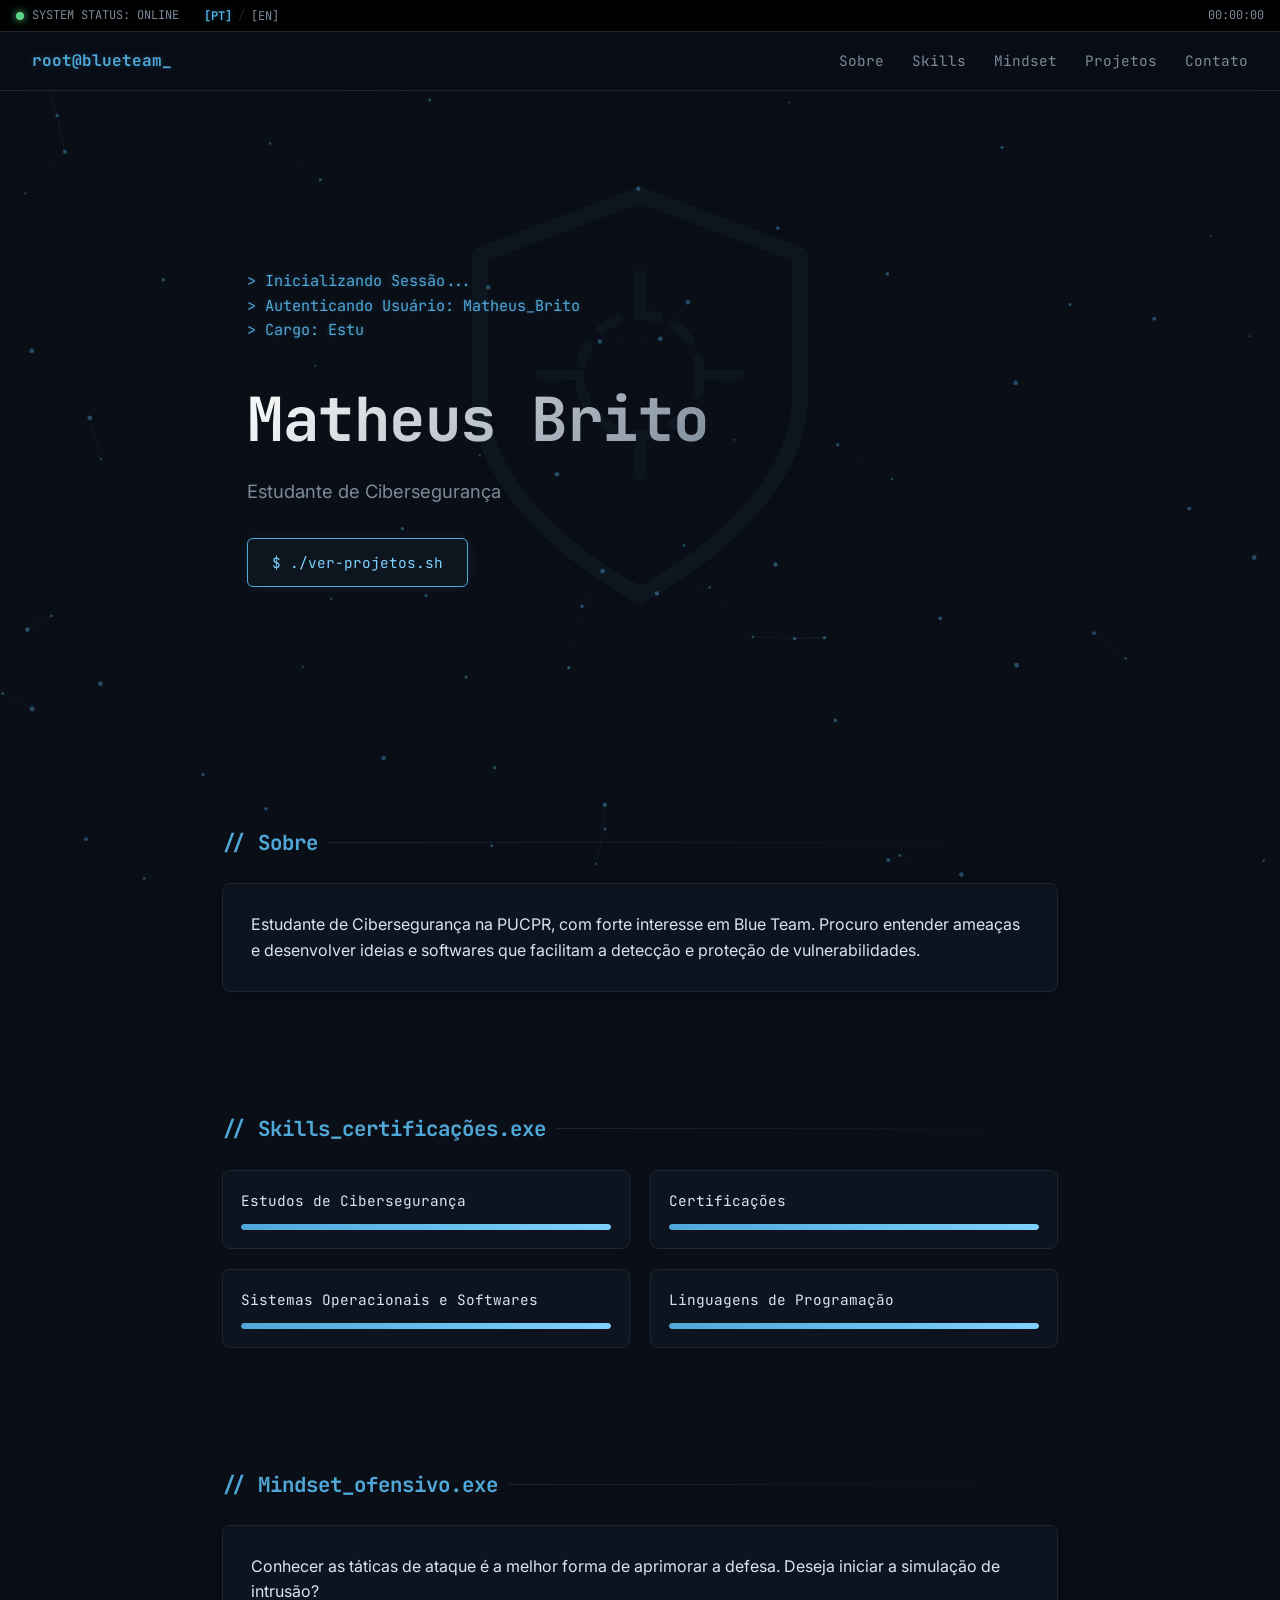
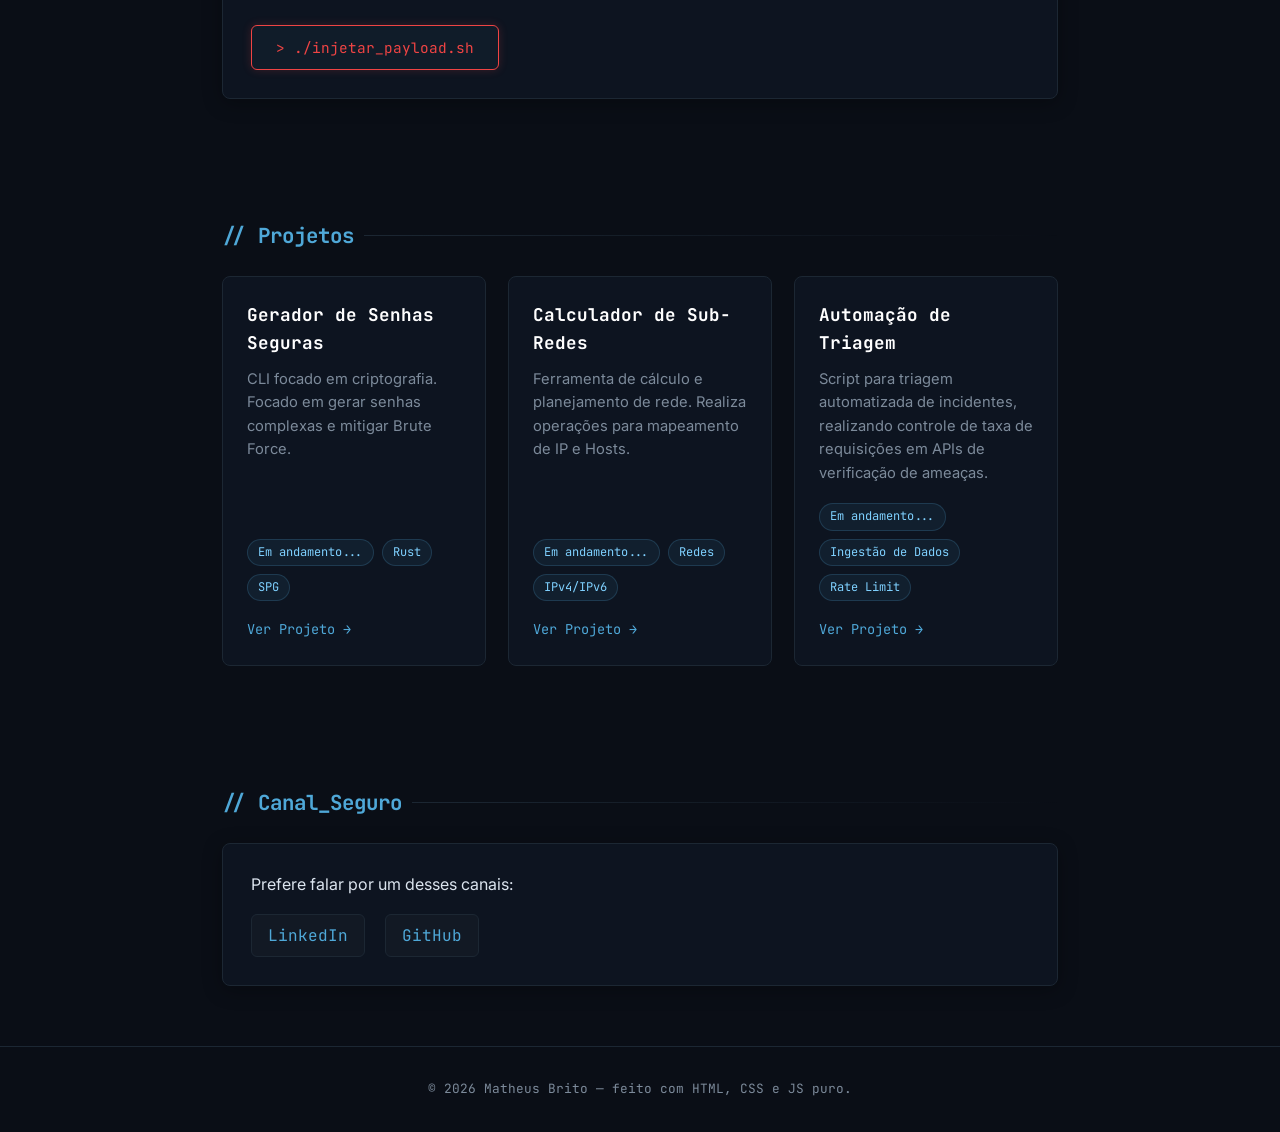
==== index.html @ b4fb6458 "Moving to Root" ====
<!DOCTYPE html>
<html lang="pt-BR">
<head>
  <meta charset="UTF-8">
  <meta name="viewport" content="width=device-width, initial-scale=1.0">
  <title>Blue Team / SOC Analyst</title>
  <link rel="stylesheet" href="CSS/style.css">
  
 
  <link rel="preconnect" href="https://fonts.googleapis.com">
  <link rel="preconnect" href="https://fonts.gstatic.com" crossorigin>
  <link href="https://fonts.googleapis.com/css2?family=JetBrains+Mono:wght@400;500;700&family=Inter:wght@400;500;600&display=swap" rel="stylesheet">
 
</head>
<body>
  <!-- Div que realiza a varredura visual -->
  <div class="scan-wipe"></div>

  <canvas id="bgCanvas"></canvas>
 
  <div class="status-bar">
    <span class="status-dot"></span>
    <span data-lang-pt="SYSTEM STATUS: ONLINE" data-lang-en="SYSTEM STATUS: ONLINE">SYSTEM STATUS: ONLINE</span>
    
    <div class="language-switcher">
      <button type="button" id="btn-pt" class="lang-btn active" onclick="setLanguage('pt')">[PT]</button>
      <span style="color: var(--border);">/</span>
      <button type="button" id="btn-en" class="lang-btn" onclick="setLanguage('en')">[EN]</button>
    </div>

    <span class="status-bar-clock" id="clock">00:00:00</span>
  </div>
 
  <header class="nav">
    <div class="nav-logo">root@blueteam<span class="cursor-blink">_</span></div>
    <button type="button" class="nav-toggle" id="navToggle" aria-label="Abrir menu" aria-expanded="false" aria-controls="navLinks">
      <span></span><span></span><span></span>
    </button>
    <nav class="nav-links" id="navLinks">
      <a href="#sobre" data-lang-pt="Sobre" data-lang-en="About">Sobre</a>
      <a href="#skills" data-lang-pt="Skills" data-lang-en="Skills">Skills</a>
      <a href="#mindset" data-lang-pt="Mindset" data-lang-en="Mindset">Mindset</a>
      <a href="#projetos" data-lang-pt="Projetos" data-lang-en="Projects">Projetos</a>
      <a href="#contato" data-lang-pt="Contato" data-lang-en="Contact">Contato</a>
    </nav>
  </header>
 
  <section class="hero">
    <div class="shield-bg" aria-hidden="true">
      <svg class="symbol-blue" viewBox="0 0 24 24" fill="none" stroke="currentColor" stroke-width="0.8" stroke-linecap="round" stroke-linejoin="round">
        <path d="M12 22s8-4 8-10V5l-8-3-8 3v7c0 6 8 10 8 10z"/>
        <circle cx="12" cy="11" r="3" stroke-width="0.5" stroke-dasharray="1 1"/>
        <path d="M12 6v2M12 14v2M7 11h2M15 11h2" stroke-width="0.5"/>
      </svg>
      <svg class="symbol-red" style="display: none; color: #ef4444;" viewBox="0 0 24 24" fill="none" stroke="currentColor" stroke-width="1">
        <circle cx="12" cy="12" r="10" />
        <circle cx="12" cy="12" r="6" stroke-dasharray="2 3" />
        <circle cx="12" cy="12" r="2" fill="currentColor"/>
        <path d="M12 2v4M12 18v4M2 12h4M18 12h4"/>
      </svg>
    </div>

    <pre class="terminal-intro" id="terminalIntro"></pre>
    <h1 class="hero-name">Matheus Brito</h1>
    <p class="hero-subtitle" data-lang-pt="Estudante de Cibersegurança" data-lang-en="Cybersecurity Student">Estudante de Cibersegurança</p>
    <a href="#projetos" class="btn" data-lang-pt="$ ./ver-projetos.sh" data-lang-en="$ ./view-projects.sh">$ ./ver-projetos.sh</a>
  </section>
 
  <section id="sobre" class="section reveal">
    <h2 class="section-title" data-lang-pt="// Sobre" data-lang-en="// About">// sobre</h2>
    <div class="panel">
      <p data-lang-pt="Estudante de Cibersegurança na PUCPR, com forte interesse em Blue Team. Procuro entender ameaças e desenvolver ideias e softwares que facilitam a detecção e proteção de vulnerabilidades."
         data-lang-en="Cybersecurity student at PUCPR with a strong interest in Blue Team operations. I aim to understand threats and develop ideas and software that facilitate vulnerability detection and protection.">
         Estudante de Cibersegurança na PUCPR, com forte interesse em Blue Team. Procuro entender ameaças e desenvolver ideias e softwares que facilitam a detecção e proteção de vulnerabilidades.
      </p>
    </div>
  </section>
 
  <section id="skills" class="section reveal">
    <h2 class="section-title" data-lang-pt="// Skills_certificações.exe" data-lang-en="// Skills_certifications.exe">// Skills_certificações.exe</h2>
    <div class="skills-grid">
      <div class="skill-card">
        <div class="skill-name" data-lang-pt="Estudos de Cibersegurança" data-lang-en="Cybersecurity Studies">Estudos de Cibersegurança</div>
        <div class="skill-bar"><div class="skill-fill" data-width="100%"></div></div>
      </div>
      <div class="skill-card">
        <div class="skill-name" data-lang-pt="Certificações" data-lang-en="Certifications">Certificações</div>
        <div class="skill-bar"><div class="skill-fill" data-width="100%"></div></div>
      </div>
      <div class="skill-card">
        <div class="skill-name" data-lang-pt="Sistemas Operacionais e Softwares" data-lang-en="Operating Systems & Software">Sistemas Operacionais e Softwares</div>
        <div class="skill-bar"><div class="skill-fill" data-width="100%"></div></div>
      </div>
      <div class="skill-card">
        <div class="skill-name" data-lang-pt="Linguagens de Programação" data-lang-en="Programming Languages">Linguagens de Programação</div>
        <div class="skill-bar"><div class="skill-fill" data-width="100%"></div></div>
      </div>
    </div>
  </section>

  <section id="mindset" class="section reveal">
    <h2 class="section-title" data-lang-pt="// Mindset_ofensivo.exe" data-lang-en="// Offensive_mindset.exe">// Mindset_ofensivo.exe</h2>
    <div class="panel" style="position: relative; overflow: hidden;">
      <p id="redTeamText" data-lang-pt="Conhecer as táticas de ataque é a melhor forma de aprimorar a defesa. Deseja iniciar a simulação de intrusão?"
                         data-lang-en="Knowing attack tactics is the best way to improve defense. Would you like to start the intrusion simulation?">
        Conhecer as táticas de ataque é a melhor forma de aprimorar a defesa. Deseja iniciar a simulação de intrusão?
      </p>

      <button type="button" class="btn" id="btnRedTeam" style="margin-top: 20px; border-color: #ef4444; color: #ef4444; box-shadow: 0 0 10px rgba(239, 68, 68, 0.2);"
              data-lang-pt="&gt; ./injetar_payload.sh" data-lang-en="&gt; ./inject_payload.sh">
        &gt; ./injetar_payload.sh
      </button>

      <div id="purpleContent" style="display: none; margin-top: 20px;">
        <h3 style="color: var(--accent); font-family: var(--font-mono); margin-bottom: 12px;"
            data-lang-pt="[+] OVERRIDE BEM-SUCEDIDO: BEM-VINDO AO PURPLE TEAM"
            data-lang-en="[+] OVERRIDE SUCCESSFUL: WELCOME TO PURPLE TEAM">
          [+] OVERRIDE BEM-SUCEDIDO: BEM-VINDO AO PURPLE TEAM
        </h3>
        <p style="color: var(--text-dim); margin-bottom: 25px;"
           data-lang-pt="A segurança real acontece quando a defesa (Blue Team) e o ataque (Red Team) trabalham juntos. Estudar técnicas de Red Team me permite antecipar movimentos adversários, identificar vulnerabilidades antes que sejam exploradas e construir regras de detecção (SIEM) muito mais precisas e eficientes."
           data-lang-en="Real security happens when defense (Blue Team) and attack (Red Team) work together. Studying Red Team techniques allows me to anticipate adversary movements, identify vulnerabilities before they are exploited, and build much more precise and efficient detection rules (SIEM).">
          A segurança real acontece quando a defesa (Blue Team) e o ataque (Red Team) trabalham juntos. Estudar técnicas de Red Team me permite antecipar movimentos adversários, identificar vulnerabilidades antes que sejam exploradas e construir regras de detecção (SIEM) muito mais precisas e eficientes.
        </p>
        
        <button type="button" class="btn" id="btnRestoreBlue" style="border-color: var(--ok); color: var(--ok); box-shadow: 0 0 10px rgba(95, 214, 138, 0.2); margin-top: 0;"
                data-lang-pt="&gt; ./restaurar_defesas.sh" data-lang-en="&gt; ./restore_defenses.sh">
          &gt; ./restaurar_defesas.sh
        </button>
      </div>
    </div>
  </section>
 
  <section id="projetos" class="section reveal">
    <h2 class="section-title" id="projetosTitle" data-lang-pt="// Projetos" data-lang-en="// Projects">// Projetos</h2>
    
    <div id="blueProjects" class="projects-grid">
      <div class="project-card">
        <h3 data-lang-pt="Gerador de Senhas Seguras" data-lang-en="Secure Password Generator">Gerador de Senhas Seguras</h3>
        <p data-lang-pt="CLI focado em criptografia. Focado em gerar senhas complexas e mitigar Brute Force." data-lang-en="CLI focused on cryptography. Focused on generating complex passwords and mitigating Brute Force.">CLI focado em criptografia. Focado em gerar senhas complexas e mitigar Brute Force.</p>
        <div class="tags"><span class="tag" data-lang-pt="Em andamento..." data-lang-en="In progress...">Em andamento...</span><span class="tag">Rust</span><span class="tag">SPG</span></div>
        <a href="#" class="project-link" data-lang-pt="Ver Projeto &rarr;" data-lang-en="View Project &rarr;">Ver Projeto &rarr;</a>
      </div>
      <div class="project-card">
        <h3 data-lang-pt="Calculador de Sub-Redes" data-lang-en="Subnet Calculator">Calculador de Sub-Redes</h3>
        <p data-lang-pt="Ferramenta de cálculo e planejamento de rede. Realiza operações para mapeamento de IP e Hosts." data-lang-en="Network calculation and planning tool. Performs operations for IP and Host mapping.">Ferramenta de cálculo e planejamento de rede. Realiza operações para mapeamento de IP e Hosts.</p>
        <div class="tags"><span class="tag" data-lang-pt="Em andamento..." data-lang-en="In progress...">Em andamento...</span><span class="tag" data-lang-pt="Redes" data-lang-en="Networking">Redes</span><span class="tag">IPv4/IPv6</span></div>
        <a href="#" class="project-link" data-lang-pt="Ver Projeto &rarr;" data-lang-en="View Project &rarr;">Ver Projeto &rarr;</a>
      </div>
      <div class="project-card">
        <h3 data-lang-pt="Automação de Triagem" data-lang-en="Triage Automation">Automação de Triagem</h3>
        <p data-lang-pt="Script para triagem automatizada de incidentes, realizando controle de taxa de requisições em APIs de verificação de ameaças." data-lang-en="Script for automated incident triage, performing rate-limiting control on threat verification APIs.">Script para triagem automatizada de incidentes, realizando controle de taxa de requisições em APIs de verificação de ameaças.</p>
        <div class="tags"><span class="tag" data-lang-pt="Em andamento..." data-lang-en="In progress...">Em andamento...</span><span class="tag" data-lang-pt="Ingestão de Dados" data-lang-en="Data Ingestion">Ingestão de Dados</span><span class="tag">Rate Limit</span></div>
        <a href="#" class="project-link" data-lang-pt="Ver Projeto &rarr;" data-lang-en="View Project &rarr;">Ver Projeto &rarr;</a>
      </div>
    </div>

    <div id="redProjects" class="projects-grid" style="display: none;">
      <div class="project-card" style="border-color: #ef4444; border-style: dashed;">
        <h3 style="color: #ef4444;">Port Scanner</h3>
        <p data-lang-pt="Um script em Rust que realiza varreduras TCP connect em endereços IP locais ou redes autorizadas para identificar portas abertas e serviços rodando." data-lang-en="A Rust script that performs TCP connect scans on local IP addresses or authorized networks to identify open ports and running services.">Um script em Rust que realiza varreduras TCP connect em endereços IP locais ou redes autorizadas para identificar portas abertas e serviços rodando.</p>
        <div class="tags"><span class="tag" style="border-color: rgba(239, 68, 68, 0.4); color: #f87171;">Recon</span><span class="tag" style="border-color: rgba(239, 68, 68, 0.4); color: #f87171;">TCP Sockets</span></div>
        <a href="#" class="project-link" style="color: #ef4444;" data-lang-pt="Ver Projeto &rarr;" data-lang-en="View Project &rarr;">Ver Projeto &rarr;</a>
      </div>
      <div class="project-card" style="border-color: #ef4444; border-style: dashed;">
        <h3 style="color: #ef4444;" data-lang-pt="Verificador de Logs / Hash Cracker" data-lang-en="Log Analyzer / Hash Cracker">Verificador de Logs / Hash Cracker</h3>
        <p data-lang-pt="Uma ferramenta que lê arquivos de texto contendo hashes de senhas (como MD5 e SHA-256) e executa um ataque de força bruta ou dicionário comparando com uma lista de palavras comuns." data-lang-en="A tool that reads text files containing password hashes (such as MD5 and SHA-256) and performs a brute-force or dictionary attack comparing them against a common wordlist.">Uma ferramenta que lê arquivos de texto contendo hashes de senhas (como MD5 e SHA-256) e executa um ataque de força bruta ou dicionário comparando com uma lista de palavras comuns.</p>
        <div class="tags"><span class="tag" style="border-color: rgba(239, 68, 68, 0.4); color: #f87171;">Cryptography</span><span class="tag" style="border-color: rgba(239, 68, 68, 0.4); color: #f87171;" data-lang-pt="Password Cracking" data-lang-en="Password Cracking">Password Cracking</span></div>
        <a href="#" class="project-link" style="color: #ef4444;" data-lang-pt="Ver Projeto &rarr;" data-lang-en="View Project &rarr;">Ver Projeto &rarr;</a>
      </div>
    </div>
  </section>
 
  <section id="contato" class="section reveal">
    <h2 class="section-title" data-lang-pt="// Canal_Seguro" data-lang-en="// Secure_Channel">// canal seguro</h2>
    <div class="panel contact-panel">
      <p data-lang-pt="Prefere falar por um desses canais:" data-lang-en="Prefer to reach out through one of these channels:">Prefere falar por um desses canais:</p>
      <div class="contact-links">
        <!-- <a href="mailto:seuemail@exemplo.com">E-Mail</a> -->
        <a href="https://www.linkedin.com/in/matheus--brito-" target="_blank" rel="noopener noreferrer">LinkedIn</a>
        <a href="https://github.com/MathBrito0" target="_blank" rel="noopener noreferrer">GitHub</a>
      </div>
    </div>
  </section>
 
  <footer class="footer">
    <p data-lang-pt="© 2026 Matheus Brito — feito com HTML, CSS e JS puro." data-lang-en="© 2026 Matheus Brito — built with pure HTML, CSS, and JS.">© 2026 Matheus Brito — feito com HTML, CSS e JS puro.</p>
  </footer>

<!-- Modal de Aviso de Injeção (Red Team) -->
<div id="warningModal" style="display: none; position: fixed; top: 0; left: 0; width: 100vw; height: 100vh; background: rgba(0,0,0,0.85); z-index: 10000; justify-content: center; align-items: center; backdrop-filter: blur(6px);">
    <div style="background: #0d0608; border: 1px solid #ef4444; padding: 32px; max-width: 500px; width: 90%; text-align: center; box-shadow: 0 0 35px rgba(239, 68, 68, 0.35);">
      
      <h3 style="color: #ef4444; margin-bottom: 15px; font-family: 'JetBrains Mono', monospace; font-size: 1.1rem;"
          data-lang-pt="[!] ATENÇÃO: OPERAÇÃO CRÍTICA"
          data-lang-en="[!] WARNING: CRITICAL OPERATION">
        [!] ATENÇÃO: OPERAÇÃO CRÍTICA
      </h3>
      
      <p style="color: #ccc; margin-bottom: 25px; font-family: 'JetBrains Mono', monospace; font-size: 0.88rem; line-height: 1.5;">
        <span data-lang-pt="Você tem certeza que quer rodar esse comando no meu portfólio?"
              data-lang-en="Are you sure you want to run this command on my portfolio?">
          Você tem certeza que quer rodar esse comando no meu portfólio?
        </span>
        <br><br>
        <span style="color: #ef4444;"
              data-lang-pt="Eu não recomendo, isso pode causar consequências irreversíveis."
              data-lang-en="I do not recommend it, this may cause irreversible consequences.">
          Eu não recomendo, isso pode causar consequências irreversíveis.
        </span>
      </p>
      
      <div style="display: flex; gap: 15px; justify-content: center;">
        <button id="btnCancel" class="btn" style="border-color: #555; color: #aaa; margin-top: 0;"
                data-lang-pt="> Abortar"
                data-lang-en="> Abort">
          > Abortar
        </button>
        
        <button id="btnConfirm" class="btn" style="border-color: #ef4444; color: #ef4444; font-weight: bold; margin-top: 0;"
                data-lang-pt="> Sim, Injetar"
                data-lang-en="> Yes, Inject">
          > Sim, Injetar
        </button>
      </div>

    </div>
  </div> 
  <script src="JavaScript/main.js"></script>
</body>
</html>
---- CSS/style.css ----
.language-switcher {
  display: flex;
  align-items: center;
  gap: 4px;
  margin-left: 15px; /* Espaço separando do status */
}

.lang-btn {
  background: none;
  border: none;
  color: var(--text-dim);
  font-family: var(--font-mono);
  font-size: 0.75rem;
  cursor: pointer;
  padding: 0 2px;
  transition: color 0.2s ease, text-shadow 0.2s ease;
}

.lang-btn:hover {
  color: var(--accent-glow);
}

.lang-btn.active {
  color: var(--accent);
  font-weight: 700;
  text-shadow: 0 0 6px rgba(79, 168, 216, 0.4);
}
:root {
  --bg: #0a0e16;
  --bg-panel: #0d1420;
  --bg-panel-hover: #121c2c;
  --border: #1c2733;
  --border-glow: rgba(79, 168, 216, 0.4);
  --text: #dbe4ee;
  --text-dim: #7c8a9a;
  --accent: #4fa8d8;
  --accent-glow: #7fd1ff;
  --glow-shadow: rgba(79, 168, 216, 0.25);
  --ok: #5fd68a;
 
  --font-mono: 'JetBrains Mono', monospace;
  --font-sans: 'Inter', sans-serif;
}
 
* {
  margin: 0;
  padding: 0;
  box-sizing: border-box;
}

html { scroll-behavior: smooth; }
 
body {
  background: var(--bg);
  color: var(--text);
  font-family: var(--font-sans);
  line-height: 1.6;
  overflow-x: hidden;
  transition: background-color 0.8s ease, color 0.8s ease;
}

#bgCanvas {
  position: fixed;
  top: 0;
  left: 0;
  width: 100vw;
  height: 100vh;
  z-index: -1;
  pointer-events: none;
}

.shield-bg {
  position: absolute;
  top: 45%;
  left: 50%;
  transform: translate(-50%, -50%);
  width: clamp(280px, 45vw, 480px);
  height: clamp(280px, 45vw, 480px);
  pointer-events: none;
  z-index: 0;
  color: var(--accent);
  opacity: 0.05;
  animation: shieldFloat 8s ease-in-out infinite alternate;
}

.shield-bg svg {
  width: 100%;
  height: 100%;
  filter: drop-shadow(0 0 25px rgba(79, 168, 216, 0.4));
}

@keyframes shieldFloat {
  0% { transform: translate(-50%, -50%) scale(1); opacity: 0.04; filter: drop-shadow(0 0 15px rgba(79, 168, 216, 0.2)); }
  100% { transform: translate(-50%, -46%) scale(1.04); opacity: 0.08; filter: drop-shadow(0 0 35px rgba(127, 209, 255, 0.6)); }
}

.status-bar {
  display: flex;
  align-items: center;
  gap: 8px;
  background: #000;
  color: var(--text-dim);
  font-family: var(--font-mono);
  font-size: 0.75rem;
  padding: 6px 16px;
  border-bottom: 1px solid var(--border);
}
 
.status-dot {
  width: 8px;
  height: 8px;
  border-radius: 50%;
  background: var(--ok);
  box-shadow: 0 0 8px var(--ok);
  animation: pulse 2s infinite;
}

@keyframes pulse {
  0% { box-shadow: 0 0 0 0 rgba(95, 214, 138, 0.7); }
  70% { box-shadow: 0 0 0 8px rgba(95, 214, 138, 0); }
  100% { box-shadow: 0 0 0 0 rgba(95, 214, 138, 0); }
}
 
.status-bar-clock { margin-left: auto; }
 
.nav {
  position: sticky;
  top: 0;
  z-index: 100;
  display: flex;
  align-items: center;
  justify-content: space-between;
  padding: 16px 32px;
  background: rgba(10, 14, 22, 0.85);
  border-bottom: 1px solid var(--border);
  backdrop-filter: blur(12px);
  transition: border-color 0.3s ease;
}

.nav:hover { border-bottom-color: rgba(79, 168, 216, 0.2); }
 
.nav-logo {
  font-family: var(--font-mono);
  font-weight: 700;
  color: var(--accent);
  text-shadow: 0 0 10px rgba(79, 168, 216, 0.3);
}
 
.cursor-blink { animation: blink 1s step-end infinite; }
@keyframes blink { 50% { opacity: 0; } }
 
.nav-links {
  display: flex;
  gap: 28px;
  font-family: var(--font-mono);
}
 
.nav-links a {
  color: var(--text-dim);
  text-decoration: none;
  font-size: 0.9rem;
  transition: color 0.3s ease, text-shadow 0.3s ease;
}
 
.nav-links a:hover {
  color: var(--accent-glow);
  text-shadow: 0 0 8px rgba(127, 209, 255, 0.5);
}

.nav-toggle {
  display: none;
  flex-direction: column;
  gap: 5px;
  background: none;
  border: none;
  cursor: pointer;
}
 
.nav-toggle span {
  width: 24px;
  height: 2px;
  background: var(--text);
  transition: 0.3s;
}
 
.hero {
  position: relative;
  overflow: hidden;
  min-height: 75vh;
  display: flex;
  flex-direction: column;
  justify-content: center;
  align-items: flex-start;
  padding: 40px 32px;
  max-width: 850px;
  margin: 0 auto;
}

.terminal-intro, .hero-name, .hero-subtitle, .hero .btn {
  position: relative;
  z-index: 1;
}
 
.terminal-intro {
  font-family: var(--font-mono);
  font-size: 0.95rem;
  color: var(--accent);
  white-space: pre-wrap;
  min-height: 90px;
  text-shadow: 0 0 5px rgba(79, 168, 216, 0.3);
}
 
.hero-name {
  font-family: var(--font-mono);
  font-size: clamp(2.2rem, 6vw, 3.8rem);
  margin-top: 12px;
  letter-spacing: -0.5px;
  background: linear-gradient(135deg, #ffffff 0%, var(--text-dim) 100%);
  background-clip: text;
  -webkit-background-clip: text;
  -webkit-text-fill-color: transparent;
}
 
.hero-subtitle {
  color: var(--text-dim);
  margin-top: 8px;
  font-size: 1.15rem;
}

.btn {
  display: inline-block;
  margin-top: 32px;
  padding: 12px 24px;
  border: 1px solid var(--accent);
  border-radius: 6px;
  color: var(--accent-glow);
  font-family: var(--font-mono);
  font-size: 0.9rem;
  text-decoration: none;
  background: rgba(79, 168, 216, 0.05);
  box-shadow: 0 0 15px rgba(79, 168, 216, 0.1);
  transition: all 0.3s cubic-bezier(0.4, 0, 0.2, 1);
  cursor: pointer;
}
 
.btn:hover {
  background: var(--accent);
  color: #0a0e16;
  font-weight: 700;
  box-shadow: 0 0 25px rgba(79, 168, 216, 0.6);
  transform: translateY(-2px);
}
 
.section {
  max-width: 900px;
  margin: 0 auto;
  padding: 60px 32px;
}

.reveal {
  opacity: 0;
  transform: translateY(30px);
  transition: opacity 0.8s ease, transform 0.8s ease;
}

.reveal.active {
  opacity: 1;
  transform: translateY(0);
}
 
.section-title {
  font-family: var(--font-mono);
  color: var(--accent);
  font-size: 1.3rem;
  margin-bottom: 24px;
  display: flex;
  align-items: center;
  gap: 10px;
}

.section-title::after {
  content: "";
  flex: 1;
  height: 1px;
  background: linear-gradient(90deg, var(--border), transparent);
}
 
.panel {
  background: var(--bg-panel);
  border: 1px solid var(--border);
  border-radius: 8px;
  padding: 28px;
  box-shadow: 0 4px 20px rgba(0, 0, 0, 0.3);
  transition: border-color 0.3s ease, box-shadow 0.3s ease;
}

.panel:hover {
  border-color: var(--border-glow);
  box-shadow: 0 0 20px rgba(79, 168, 216, 0.1);
}
 
.skills-grid {
  display: grid;
  grid-template-columns: repeat(2, 1fr);
  gap: 20px;
}
 
.skill-card {
  background: var(--bg-panel);
  border: 1px solid var(--border);
  border-radius: 8px;
  padding: 18px;
  transition: all 0.3s ease;
}

.skill-card:hover {
  border-color: var(--border-glow);
  transform: translateY(-2px);
  box-shadow: 0 6px 20px rgba(0, 0, 0, 0.4);
}
 
.skill-name {
  font-family: var(--font-mono);
  font-size: 0.9rem;
  margin-bottom: 12px;
  color: var(--text);
}
 
.skill-bar {
  width: 100%;
  height: 6px;
  background: rgba(28, 39, 51, 0.8);
  border-radius: 3px;
  overflow: hidden;
}
 
.skill-fill {
  height: 100%;
  background: linear-gradient(90deg, var(--accent), var(--accent-glow));
  width: 0%;
  border-radius: 3px;
  box-shadow: 0 0 8px rgba(127, 209, 255, 0.5);
  transition: width 1.5s cubic-bezier(0.1, 0.5, 0.1, 1);
}
 
.skills-note {
  color: var(--text-dim);
  font-size: 0.85rem;
  margin-top: 18px;
  font-family: var(--font-mono);
}
 
.projects-grid {
  display: grid;
  grid-template-columns: repeat(auto-fit, minmax(260px, 1fr));
  gap: 22px;
}
 
.project-card {
  background: var(--bg-panel);
  border: 1px solid var(--border);
  border-radius: 8px;
  padding: 24px;
  display: flex;
  flex-direction: column;
  transition: all 0.3s cubic-bezier(0.4, 0, 0.2, 1);
  position: relative;
  overflow: hidden;
}
 
.project-card:hover {
  border-color: var(--accent);
  background: var(--bg-panel-hover);
  transform: translateY(-5px);
  box-shadow: 0 10px 30px -10px var(--glow-shadow);
}

.project-card h3 {
  font-family: var(--font-mono);
  font-size: 1.1rem;
  margin-bottom: 10px;
  color: #fff;
}
 
.project-card p {
  color: var(--text-dim);
  font-size: 0.92rem;
  margin-bottom: 18px;
  flex-grow: 1;
}
 
.tags {
  display: flex;
  gap: 8px;
  flex-wrap: wrap;
  margin-bottom: 18px;
}
 
.tag {
  font-family: var(--font-mono);
  font-size: 0.75rem;
  color: var(--accent-glow);
  background: rgba(79, 168, 216, 0.08);
  border: 1px solid rgba(79, 168, 216, 0.2);
  padding: 3px 10px;
  border-radius: 20px;
}
 
.project-link {
  color: var(--accent);
  font-family: var(--font-mono);
  font-size: 0.85rem;
  text-decoration: none;
  display: inline-flex;
  align-items: center;
  gap: 6px;
  transition: color 0.2s ease, gap 0.2s ease;
}
 
.project-link:hover {
  color: var(--accent-glow);
  gap: 10px;
  text-shadow: 0 0 8px rgba(127, 209, 255, 0.4);
}
 
.contact-links {
  display: flex;
  gap: 20px;
  margin-top: 16px;
  font-family: var(--font-mono);
}
 
.contact-links a {
  color: var(--accent);
  text-decoration: none;
  padding: 8px 16px;
  border: 1px solid var(--border);
  border-radius: 6px;
  background: rgba(255, 255, 255, 0.02);
  transition: all 0.3s ease;
}
 
.contact-links a:hover {
  border-color: var(--accent);
  color: var(--accent-glow);
  box-shadow: 0 0 15px rgba(79, 168, 216, 0.2);
  transform: translateY(-2px);
}
 
.footer {
  text-align: center;
  padding: 32px 24px;
  color: var(--text-dim);
  font-size: 0.8rem;
  font-family: var(--font-mono);
  border-top: 1px solid var(--border);
}
 
@media (max-width: 640px) {
  .nav-toggle { display: flex; }
  .nav-links {
    display: none;
    position: absolute;
    top: 100%;
    left: 0;
    right: 0;
    background: rgba(10, 14, 22, 0.98);
    flex-direction: column;
    padding: 20px 32px;
    border-bottom: 1px solid var(--border);
    backdrop-filter: blur(12px);
  }
  .nav-links.open { display: flex; }
  .skills-grid { grid-template-columns: 1fr; }
  .contact-links { flex-direction: column; }
}

/* ==========================================================
   EFEITOS RED TEAM, PURPLE TEAM E SCANNER
   ========================================================== */
body.red-alert::before {
  content: "";
  position: fixed;
  top: 0; left: 0; width: 100vw; height: 100vh;
  background: rgba(239, 68, 68, 0.05);
  box-shadow: inset 0 0 120px rgba(239, 68, 68, 0.4);
  z-index: 9999;
  pointer-events: none;
  animation: redPulse 0.4s infinite alternate;
}

@keyframes redPulse {
  0% { opacity: 0.3; }
  100% { opacity: 1; }
}

@keyframes glitch-anim {
  0% { transform: translate(-50%, -50%) skew(0deg); opacity: 0.8; filter: drop-shadow(4px 0 0 red) drop-shadow(-4px 0 0 blue); }
  20% { transform: translate(-48%, -52%) skew(6deg); opacity: 0.6; }
  40% { transform: translate(-52%, -48%) skew(-6deg); opacity: 0.9; }
  60% { transform: translate(-50%, -45%) skew(3deg); opacity: 0.7; }
  80% { transform: translate(-49%, -51%) skew(-3deg); opacity: 0.9; filter: drop-shadow(-4px 0 0 red) drop-shadow(4px 0 0 blue); }
  100% { transform: translate(-50%, -50%) skew(0deg); opacity: 0.8; }
}

.glitch-active {
  animation: glitch-anim 0.15s linear infinite !important;
}

/* Modo Purple Team */
body.purple-mode {
  --bg: #030305;
  --bg-panel: #0a0712;
  --bg-panel-hover: #120c20;
  --border: #3b1d54;
  --border-glow: rgba(168, 85, 247, 0.6);
  --accent: #a855f7;
  --accent-glow: #d8b4fe;
  --glow-shadow: rgba(168, 85, 247, 0.3);
  font-family: var(--font-mono);
}

body.purple-mode::after {
  content: " ";
  display: block;
  position: fixed;
  top: 0; left: 0; bottom: 0; right: 0;
  background: linear-gradient(rgba(18, 16, 16, 0) 50%, rgba(0, 0, 0, 0.3) 50%);
  background-size: 100% 4px;
  z-index: 9998;
  pointer-events: none;
}

body.purple-mode #bgCanvas,
body.purple-mode .shield-bg {
  filter: hue-rotate(65deg);
  transition: filter 1.5s ease;
}

body.purple-mode .panel,
body.purple-mode .project-card,
body.purple-mode .skill-card,
body.purple-mode .btn {
  border-radius: 0;
  border-style: dashed;
}

body.purple-mode h1,
body.purple-mode h2,
body.purple-mode h3 {
  letter-spacing: 1.5px;
}

/* Efeito Scanner (Retorno ao Blue Team) */
.scan-wipe {
  position: fixed;
  top: -100%;
  left: 0;
  width: 100vw;
  height: 100vh;
  background: linear-gradient(to bottom, rgba(95, 214, 138, 0) 0%, rgba(95, 214, 138, 0.1) 90%, rgba(95, 214, 138, 0.8) 100%);
  border-bottom: 3px solid var(--ok);
  z-index: 10000;
  pointer-events: none;
}

.scan-active .scan-wipe {
  animation: scanDown 1.8s cubic-bezier(0.4, 0, 0.2, 1) forwards;
}

@keyframes scanDown {
  0% { top: -100%; }
  100% { top: 100%; }
}
  </style>
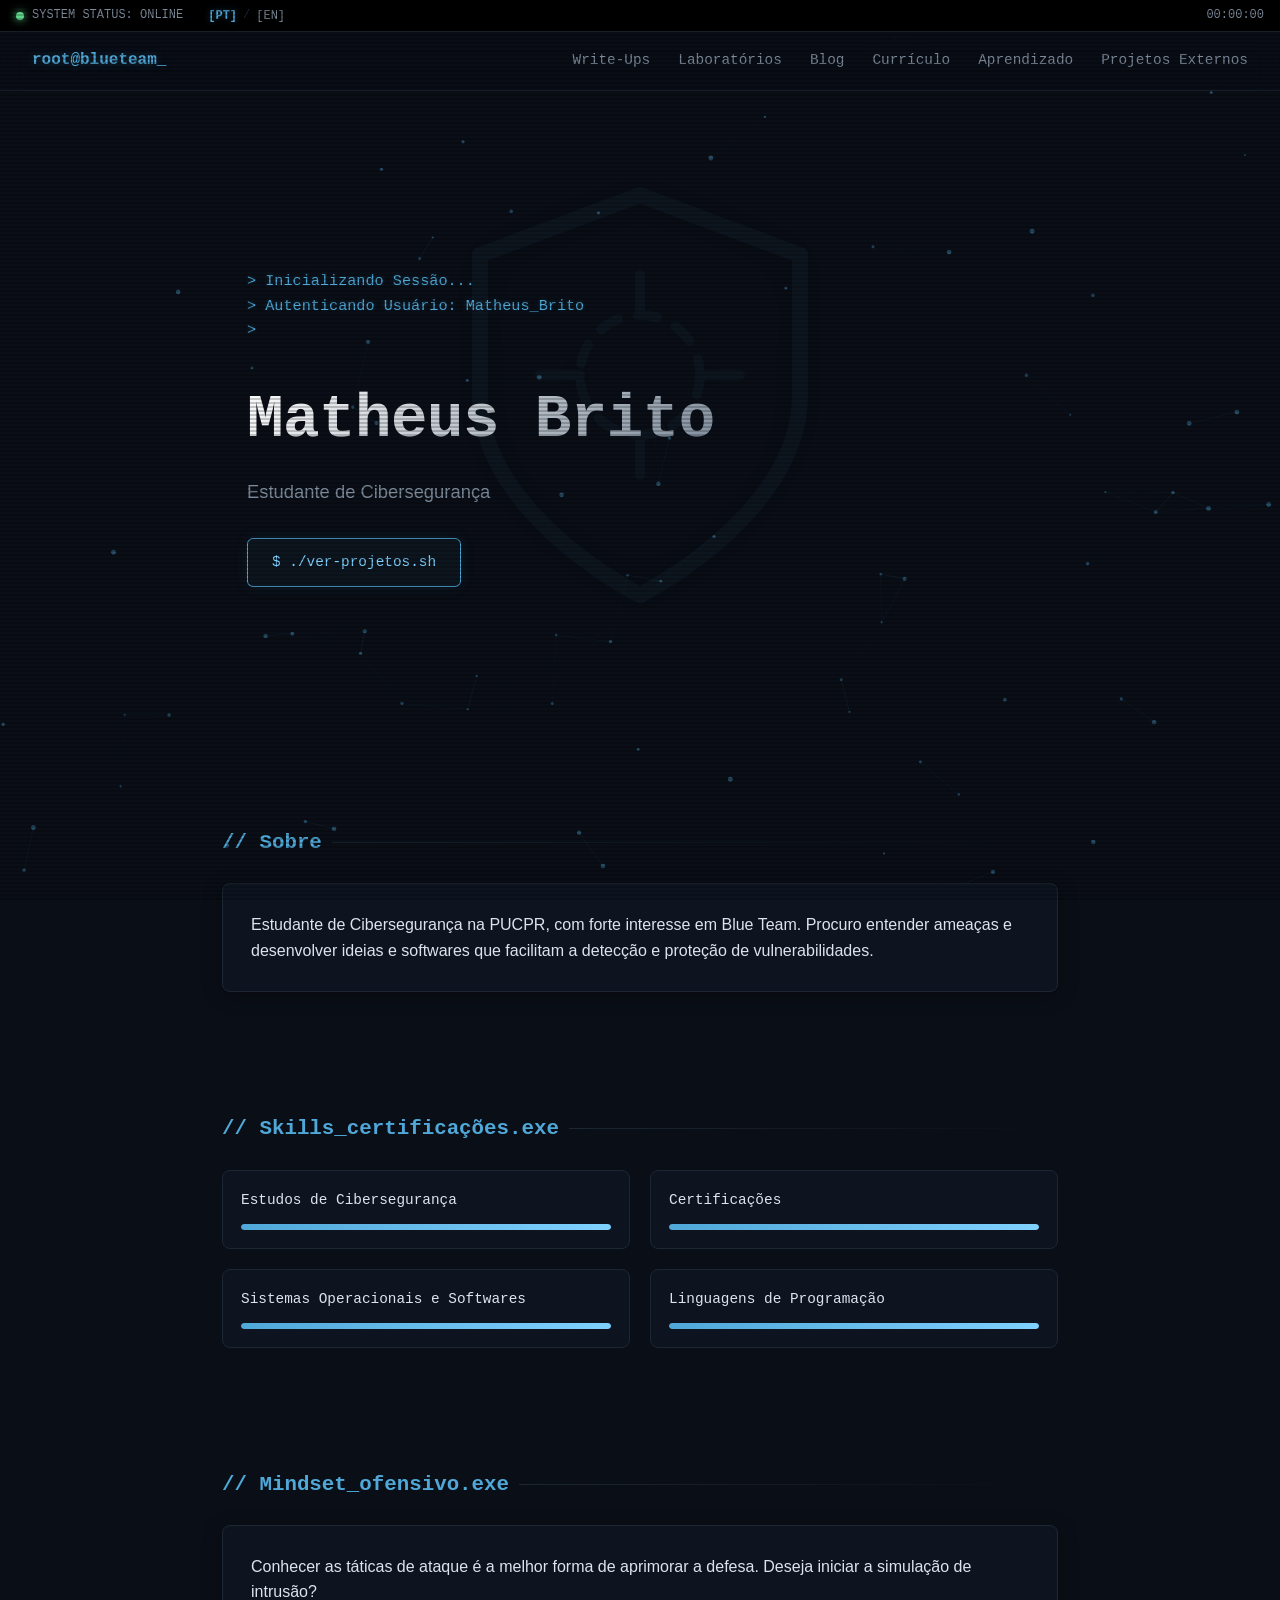
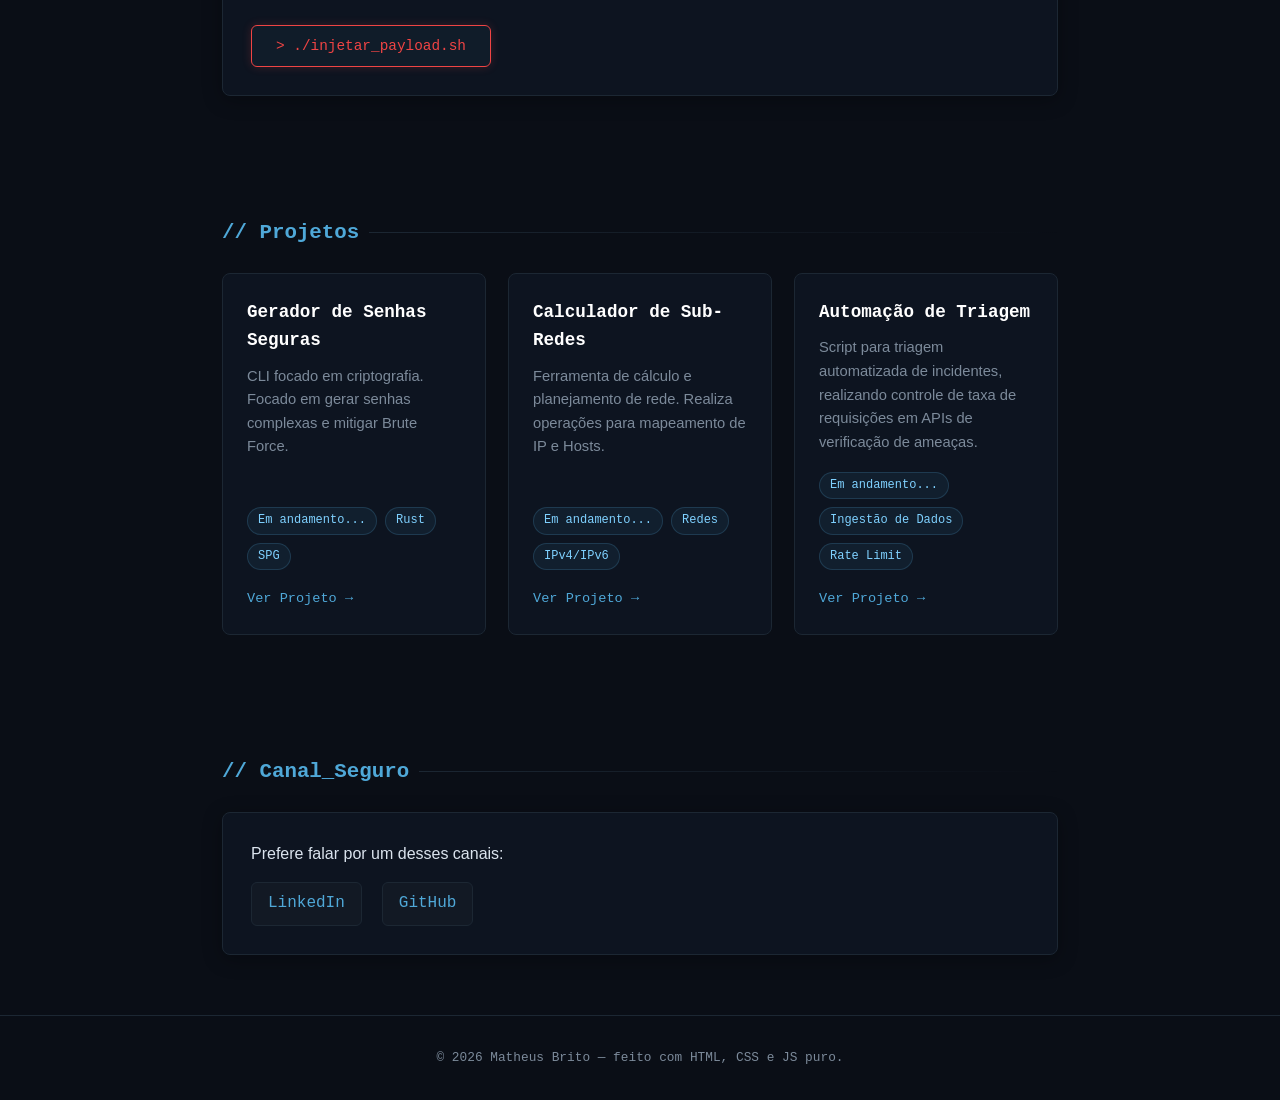
==== commit 26128478: "Adição de novas páginas" ====
--- a/index.html
+++ b/index.html
@@ -9,7 +9,7 @@
  
   <link rel="preconnect" href="https://fonts.googleapis.com">
   <link rel="preconnect" href="https://fonts.gstatic.com" crossorigin>
-  <link href="https://fonts.googleapis.com/css2?family=JetBrains+Mono:wght@400;500;700&family=Inter:wght@400;500;600&display=swap" rel="stylesheet">
+  <link rel="stylesheet" href="CSS/style.css">
  
 </head>
 <body>
@@ -37,11 +37,17 @@
       <span></span><span></span><span></span>
     </button>
     <nav class="nav-links" id="navLinks">
-      <a href="#sobre" data-lang-pt="Sobre" data-lang-en="About">Sobre</a>
+      <!-- <a href="#sobre" data-lang-pt="Sobre" data-lang-en="About">Sobre</a>
       <a href="#skills" data-lang-pt="Skills" data-lang-en="Skills">Skills</a>
       <a href="#mindset" data-lang-pt="Mindset" data-lang-en="Mindset">Mindset</a>
       <a href="#projetos" data-lang-pt="Projetos" data-lang-en="Projects">Projetos</a>
-      <a href="#contato" data-lang-pt="Contato" data-lang-en="Contact">Contato</a>
+      <a href="#contato" data-lang-pt="Contato" data-lang-en="Contact">Contato</a> -->
+      <a href="write-ups.html" data-lang-pt="Write-Ups" data-lang-en="Write-Ups">Write-Ups</a>
+      <a href="home-lab.html" data-lang-pt="Laboratórios" data-lang-en="Home Labs">Home Labs</a>
+      <a href="blog.html" data-lang-pt="Blog" data-lang-en="Blog">Blog</a>
+      <a href="curriculo.html" data-lang-pt="Currículo" data-lang-en="Curriculum">Currículo</a>
+      <a href="jornada.html" data-lang-pt="Aprendizado" data-lang-en="Learning">Jornada</a>
+      <a href="fora-cibersec.html" data-lang-pt="Projetos Externos" data-lang-en="External Projects">Projetos Externos</a>
     </nav>
   </header>
  
--- a/CSS/style.css
+++ b/CSS/style.css
@@ -1,3 +1,26 @@
+* {
+  box-sizing: border-box;
+}
+
+body::before {
+    content: "";
+    position: fixed;
+    top: 0;
+    left: 0;
+    width: 100vw;
+    height: 100vh;
+    background: linear-gradient(
+        to bottom,
+        rgba(255, 255, 255, 0),
+        rgba(255, 255, 255, 0) 50%,
+        rgba(0, 0, 0, 0.2) 50%,
+        rgba(0, 0, 0, 0.2)
+    );
+    background-size: 100% 4px;
+    z-index: 9999;
+    pointer-events: none;
+}
+
 .language-switcher {
   display: flex;
   align-items: center;
@@ -520,17 +543,6 @@
   font-family: var(--font-mono);
 }
 
-body.purple-mode::after {
-  content: " ";
-  display: block;
-  position: fixed;
-  top: 0; left: 0; bottom: 0; right: 0;
-  background: linear-gradient(rgba(18, 16, 16, 0) 50%, rgba(0, 0, 0, 0.3) 50%);
-  background-size: 100% 4px;
-  z-index: 9998;
-  pointer-events: none;
-}
-
 body.purple-mode #bgCanvas,
 body.purple-mode .shield-bg {
   filter: hue-rotate(65deg);
--- a/CSS/style.css
+++ b/CSS/style.css
@@ -1,3 +1,26 @@
+* {
+  box-sizing: border-box;
+}
+
+body::before {
+    content: "";
+    position: fixed;
+    top: 0;
+    left: 0;
+    width: 100vw;
+    height: 100vh;
+    background: linear-gradient(
+        to bottom,
+        rgba(255, 255, 255, 0),
+        rgba(255, 255, 255, 0) 50%,
+        rgba(0, 0, 0, 0.2) 50%,
+        rgba(0, 0, 0, 0.2)
+    );
+    background-size: 100% 4px;
+    z-index: 9999;
+    pointer-events: none;
+}
+
 .language-switcher {
   display: flex;
   align-items: center;
@@ -520,17 +543,6 @@
   font-family: var(--font-mono);
 }
 
-body.purple-mode::after {
-  content: " ";
-  display: block;
-  position: fixed;
-  top: 0; left: 0; bottom: 0; right: 0;
-  background: linear-gradient(rgba(18, 16, 16, 0) 50%, rgba(0, 0, 0, 0.3) 50%);
-  background-size: 100% 4px;
-  z-index: 9998;
-  pointer-events: none;
-}
-
 body.purple-mode #bgCanvas,
 body.purple-mode .shield-bg {
   filter: hue-rotate(65deg);
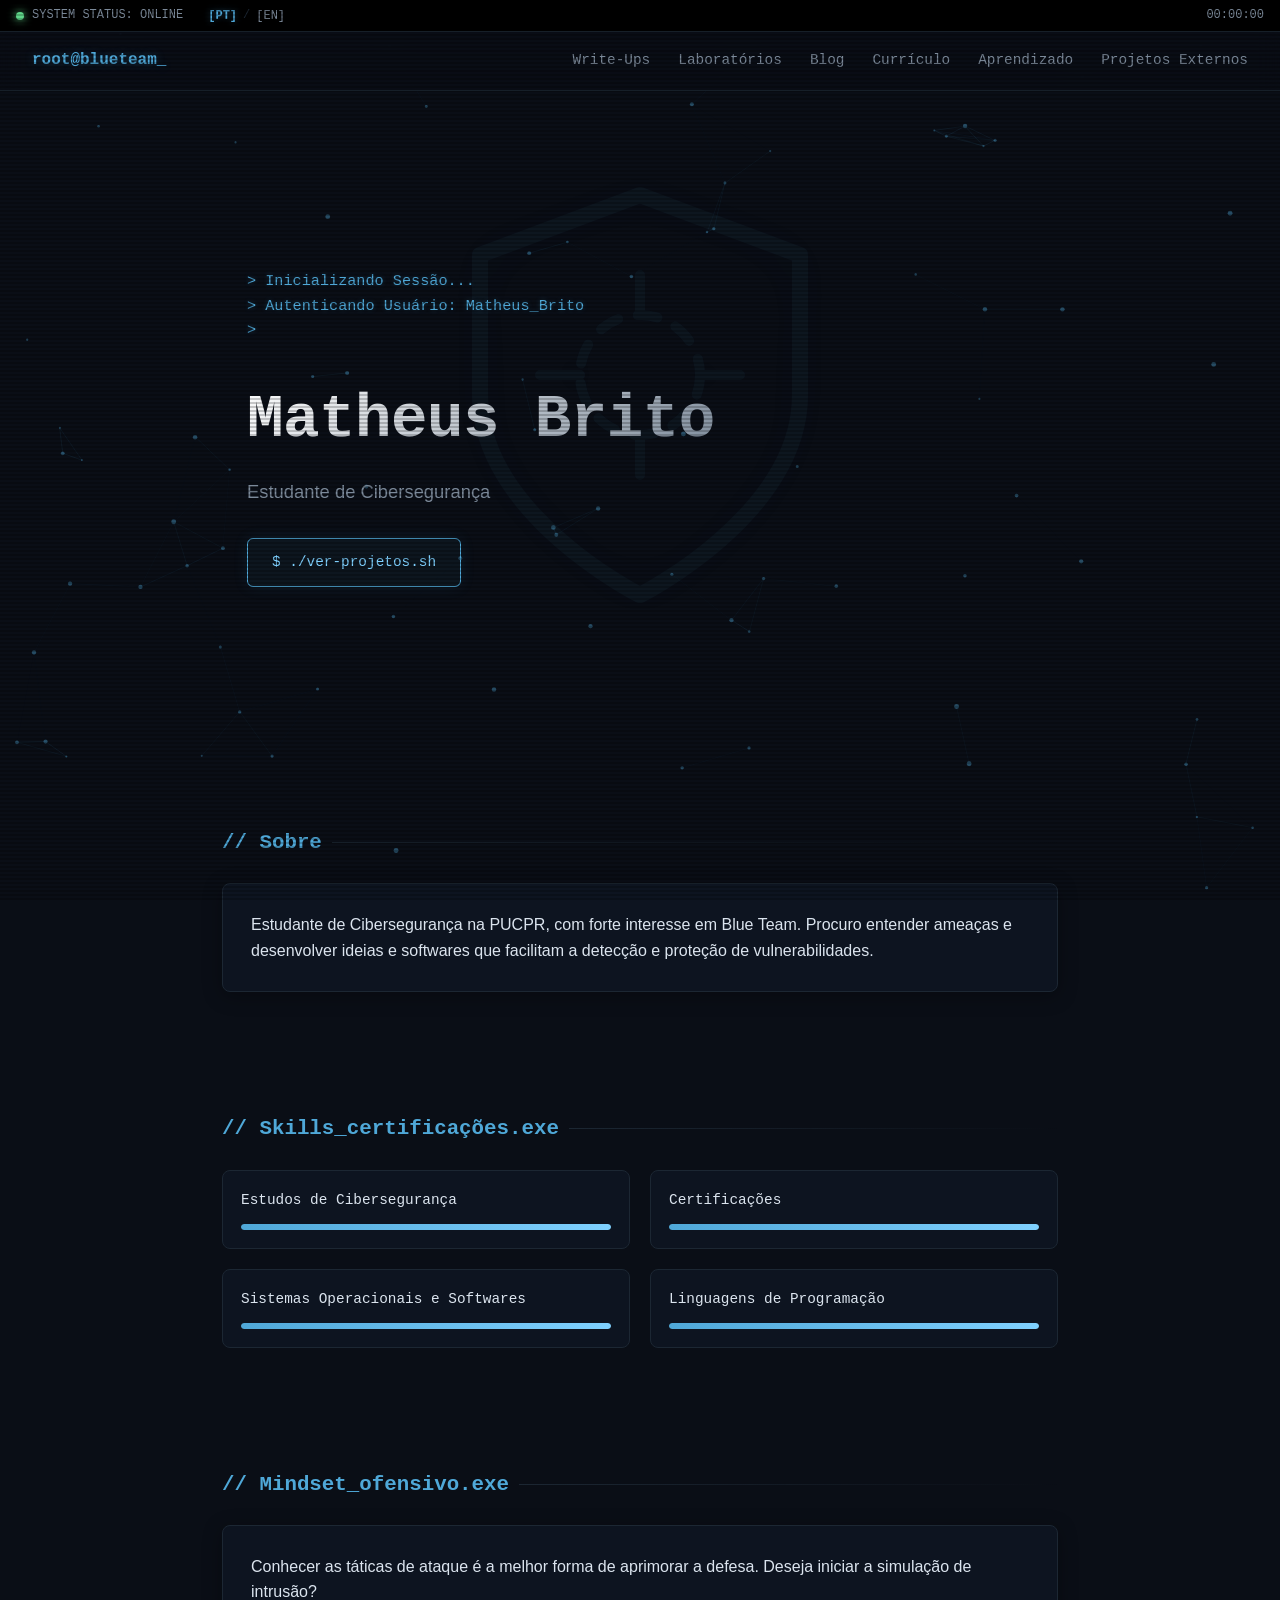
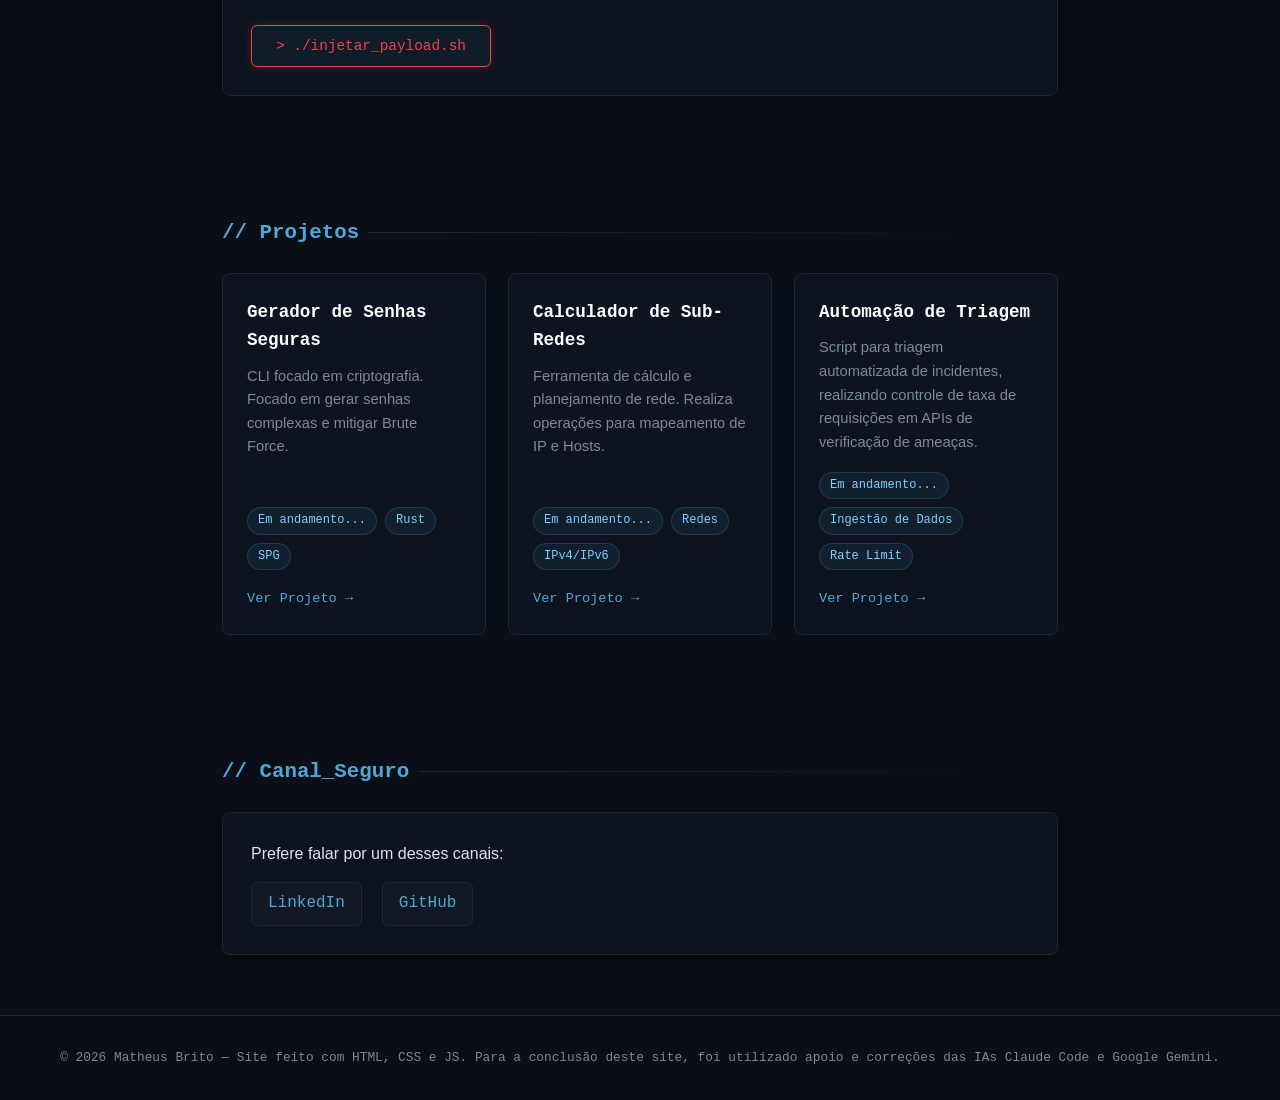
==== commit e8a486e1: "Update index.html" ====
--- a/index.html
+++ b/index.html
@@ -190,7 +190,7 @@
   </section>
  
   <footer class="footer">
-    <p data-lang-pt="© 2026 Matheus Brito — feito com HTML, CSS e JS puro." data-lang-en="© 2026 Matheus Brito — built with pure HTML, CSS, and JS.">© 2026 Matheus Brito — feito com HTML, CSS e JS puro.</p>
+    <p data-lang-pt="© 2026 Matheus Brito — Site feito com HTML, CSS e JS. Para a conclusão deste site, foi utilizado apoio e correções das IAs Claude Code e Google Gemini." data-lang-en="© 2026 Matheus Brito — built with pure HTML, CSS, and JS.">© 2026 Matheus Brito — feito com HTML, CSS e JS puro.</p>
   </footer>
 
 <!-- Modal de Aviso de Injeção (Red Team) -->
